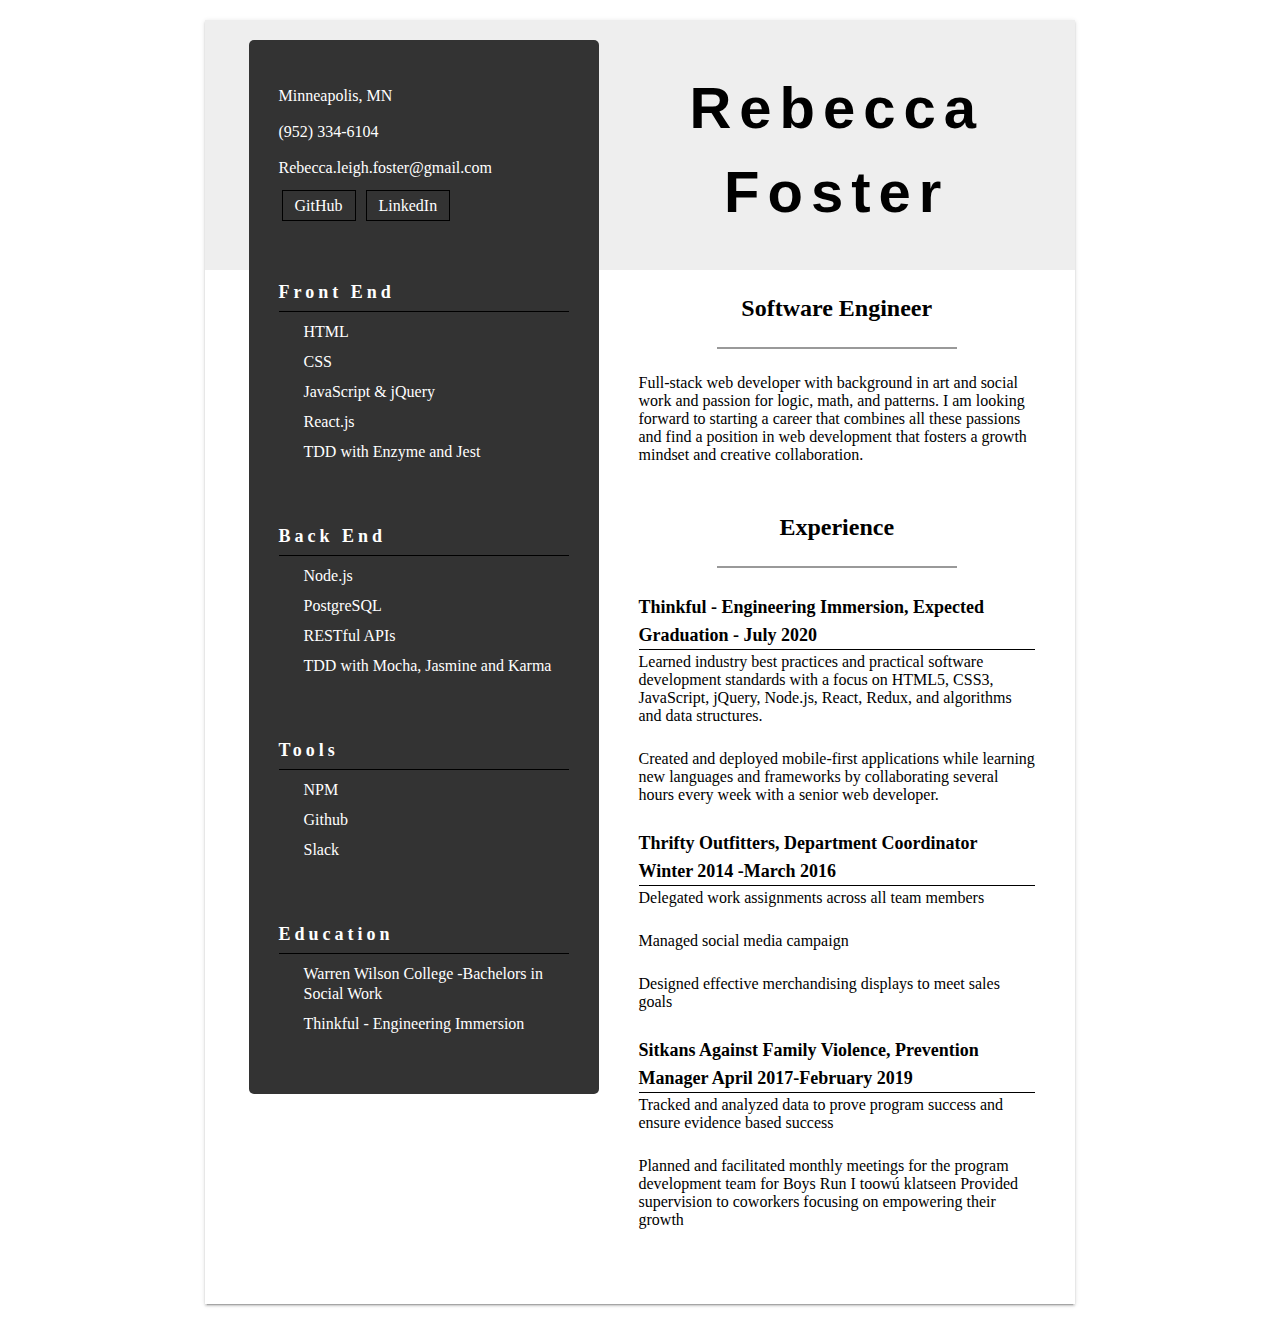
==== resume.html @ 6c4fd796 "initial commit" ====
<!DOCTYPE html>
<html>
<head>
  <meta charset="utf-8">
  <link rel="stylesheet" href="css/resume.css" />
  <link rel="shortcut icon" href="img/favicon.png" />
  <title></title>
</head>
<body class="box-shadow">
    <div class="rela-block page">
        <div class="rela-block top-bar">
          <div class="caps name">
            <div class="abs-center">Rebecca Foster</div>
          </div>
        </div>
        <div class="side-bar">
          <p>Minneapolis, MN</p>
          <p>(952) 334-6104</p>
          <p>Rebecca.leigh.foster@gmail.com</p>
          <a href="https://github.com/rebeccaleighfoster" class="btn btn-primary" target="_blank"> GitHub</a>
          <a href="https://www.linkedin.com/in/rebecca-foster-51ba6b110/" class="btn btn-primary" target="_blank"> LinkedIn</a>
          <p class="rela-block caps side-header">Front End</p>
          <p class="rela-block list-thing">HTML</p>
          <p class="rela-block list-thing">CSS </p>
          <p class="rela-block list-thing">JavaScript & jQuery</p>
          <p class="rela-block list-thing">React.js</p>
          <p class="rela-block list-thing">TDD with Enzyme and Jest</p>
          <p class="rela-block caps side-header">Back End</p>
          <p class="rela-block list-thing">Node.js</p>
          <p class="rela-block list-thing">PostgreSQL</p>
          <p class="rela-block list-thing">RESTful APIs</p>
          <p class="rela-block list-thing">
            TDD with Mocha, Jasmine and Karma
          </p>
          <p class="rela-block caps side-header">Tools</p>
          <p class="rela-block list-thing">NPM</p>
          <p class="rela-block list-thing">Github</p>
          <p class="rela-block list-thing">Slack</p>
          <p class="rela-block caps side-header">Education</p>
          <p class="rela-block list-thing">
            Warren Wilson College -Bachelors in Social Work
          </p>
          <p class="rela-block list-thing">
            Thinkful - Engineering Immersion
          </p>
        </div>
        <div class="rela-block content-container">
          <h2 class="rela-block caps title">Software Engineer</h2>
          <div class="rela-block separator"></div>
          <p class="long-margin">
            Full-stack web developer with background in art and social work and
            passion for logic, math, and patterns. I am looking forward to
            starting a career that combines all these passions and find a
            position in web development that fosters a growth mindset and
            creative collaboration.
          </p>

          <h2 class="rela-block caps title">Experience</h2>
          <div class="rela-block separator"></div>
          <div class="jobTitle">
            Thinkful - Engineering Immersion, Expected Graduation - July 2020
          </div>
          <p>
            Learned industry best practices and practical software development
            standards with a focus on HTML5, CSS3, JavaScript, jQuery, Node.js,
            React, Redux, and algorithms and data structures.
          </p>
          <p>
            Created and deployed mobile-first applications while learning new
            languages and frameworks by collaborating several hours every week
            with a senior web developer.
          </p>

          <div class="jobTitle">
            Thrifty Outfitters, Department Coordinator Winter 2014 -March 2016
          </div>
          <p>Delegated work assignments across all team members</p>
          <p>Managed social media campaign</p>
          <p>Designed effective merchandising displays to meet sales goals </p>
          <div class="jobTitle">
            Sitkans Against Family Violence, Prevention Manager April
            2017-February 2019
          </div>
          <p>
            Tracked and analyzed data to prove program success and ensure
            evidence based success
          </p>
          <p>
            Planned and facilitated monthly meetings for the program development
            team for Boys Run I toowú klatseen Provided supervision to coworkers
            focusing on empowering their growth
          </p>
        </div>
      </div>
</body>
</html>
---- css/resume.css ----
* {
  box-sizing: border-box;
  -webkit-transition: 0.35s ease;
  transition: 0.35s ease;
}

.bigInfo {
  font-size: 36px;
  letter-spacing: 2px;
  font-weight: 600;
  margin: auto;
  padding: 15px;
  border-bottom: 1px solid rgb(0, 0, 0);
}

.rela-block {
  display: block;
  position: relative;
  margin: auto;
}
.rela-inline {
  display: inline-block;
  position: relative;
  margin: auto;
}
.floated {
  display: inline-block;
  position: relative;
}

.box-shadow {
  box-shadow: 0 2px 2px 0 rgba(0, 0, 0, 0.14), 0 1px 5px 0 rgba(0, 0, 0, 0.12),
    0 3px 1px -2px rgba(0, 0, 0, 0.2);
    width: 870px;
    margin: 20px auto 20px auto;

}

.btn {
  font-weight: 400;
  border-style: solid;
  border: 1px solid;
  border-color: black;
  padding: 0.375rem 0.75rem;
  font-size: 1rem;
  line-height: 1.5;
  border-radius: 0rem;
  font-family: "Times New Roman", Times, serif;
  margin: 3px;
  text-decoration: none;
}

.btn-primary {
  color: #fff;
  background-color: #333;
}

.btn-primary:hover {
  color: #fff;
  background-color: #202020;
  border-color: #1a1a1a;
}

.abs-center {
  display: false;
  position: absolute;
  margin: false;
  left: 50%;
  right: false;
  bottom: false;
  -webkit-transform: translate(-50%, -50%);
  transform: translate(-50%, -50%);
  text-align: center;
  width: 88%;
  color: black;
  font-family: "Montserrat", sans-serif;
  font-weight: 700;
  line-height: 1.44;
}

.top-bar {
  height: 250px;
  background-color: #eee;
  color: #fff;
}
.name {
  position: absolute;
  left: calc(350px + 5%);
  right: 0;
  bottom: 0;
  height: 120px;
  text-align: center;
  font-size: 58px;
  letter-spacing: 8px;
  font-weight: 100;
  line-height: 60px;
}
.name div {
  width: 94%;
}

.bigInfo {
  font-size: 36px;
  font-weight: 600;
  margin: auto;
  padding: 15px;
  border-bottom: 1px solid rgb(0, 0, 0);
}

.ResumePic {
  width: 90%;
  padding: 20px;
}
.side-bar {
  position: absolute;
  top: 20px;
  left: 5%;
  width: 350px;
  color: #fff;
  background: #333;
  line-height: 20px;
  border-radius: 5px;
  padding: 30px 30px 50px;
  margin-bottom: 10px;
  font-family: "Cardo", "Times New Roman", Times, serif;
  font-size: 1rem;
  font-weight: 400;
  position: absolute;
}

.social {
  padding-left: 60px;
  margin-bottom: 20px;
  cursor: pointer;
}

.side-header {
  font-size: 18px;
  letter-spacing: 4px;
  font-weight: 600;
  line-height: 28px;
  margin: 60px auto 10px;
  padding-bottom: 5px;
  border-bottom: 1px solid rgb(0, 0, 0);
}
.list-thing {
  padding-left: 25px;
  margin-bottom: 10px;
}
.content-container {
  margin-right: 0;
  width: calc(95% - 350px);
  padding: 25px 40px 50px;
}
.content-container > * {
  margin: 0 auto 25px;
}
.content-container > h3 {
  margin: 0 auto 5px;
}
.content-container > p.long-margin {
  margin: 0 auto 50px;
}
.title {
  width: 80%;
  text-align: center;
}
.separator {
  width: 240px;
  height: 2px;
  background-color: #999;
}

.jobTitle {
  font-size: 18px;
  font-weight: 600;
  line-height: 28px;
  margin-bottom: 3px;
  border-bottom: 1px solid rgb(0, 0, 0);
}
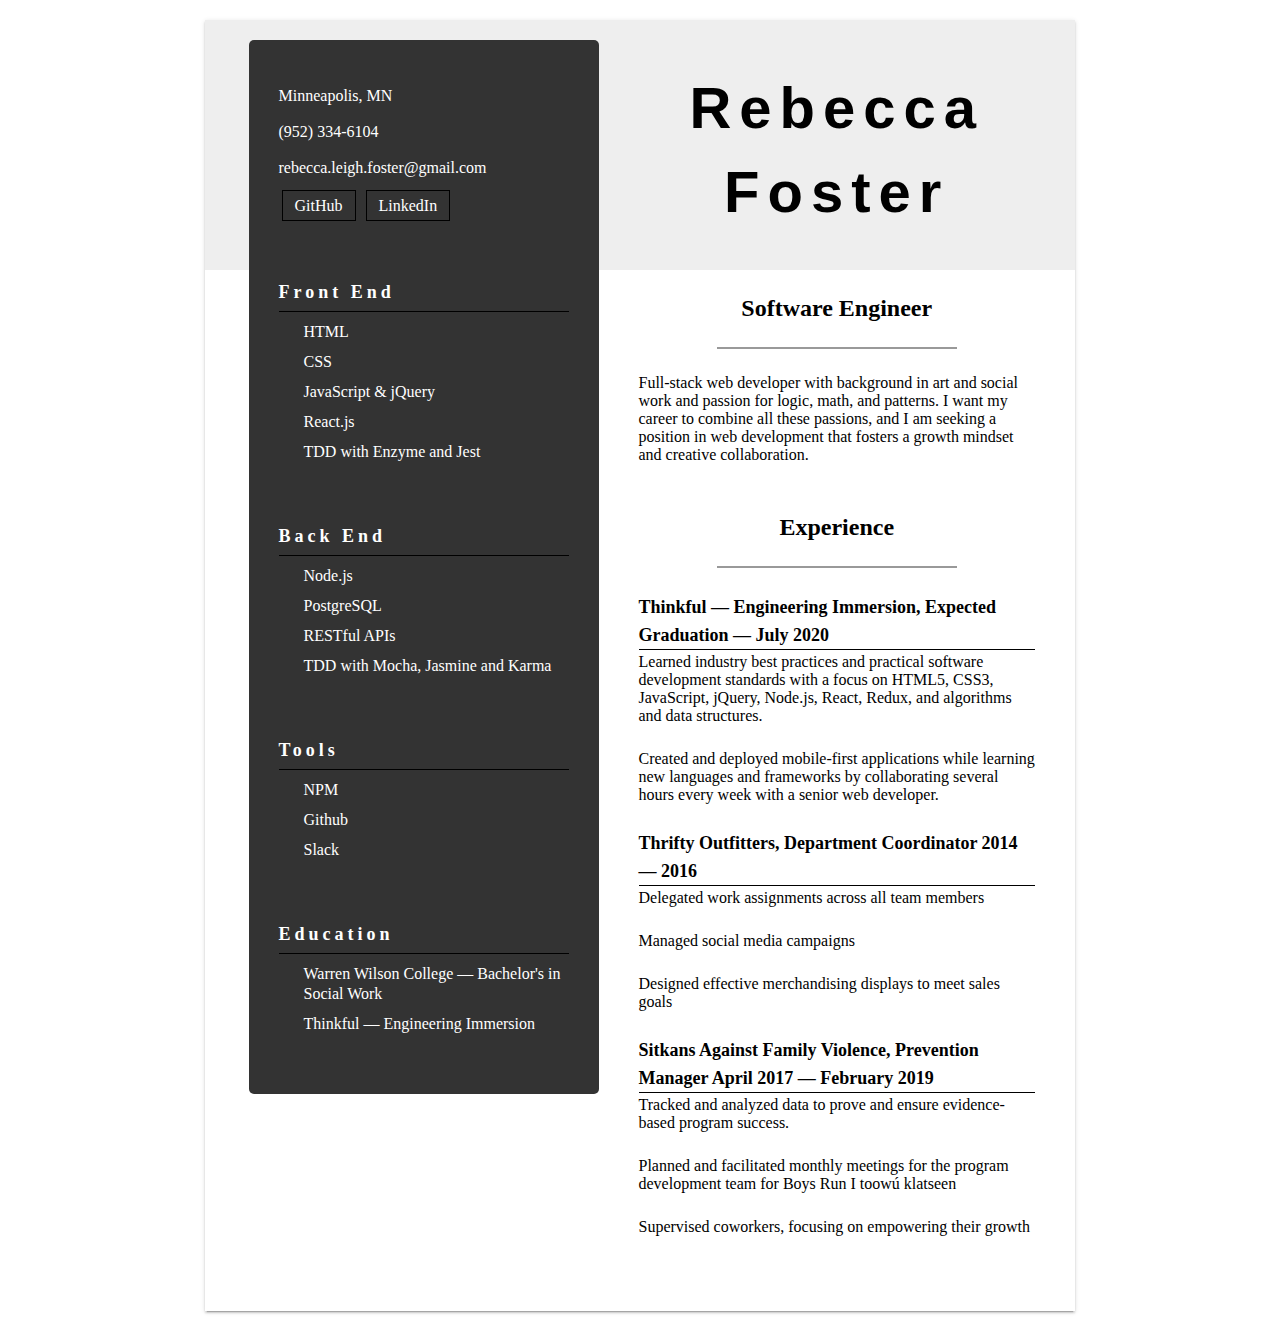
==== commit 9724b7e0: "edited text" ====
--- a/resume.html
+++ b/resume.html
@@ -1,96 +1,108 @@
 <!DOCTYPE html>
 <html>
-<head>
-  <meta charset="utf-8">
-  <link rel="stylesheet" href="css/resume.css" />
-  <link rel="shortcut icon" href="img/favicon.png" />
-  <title></title>
-</head>
-<body class="box-shadow">
+  <head>
+    <meta charset="utf-8" />
+    <link rel="stylesheet" href="css/resume.css" />
+    <link rel="shortcut icon" href="img/favicon.png" />
+    <title></title>
+  </head>
+  <body class="box-shadow">
     <div class="rela-block page">
-        <div class="rela-block top-bar">
-          <div class="caps name">
-            <div class="abs-center">Rebecca Foster</div>
-          </div>
-        </div>
-        <div class="side-bar">
-          <p>Minneapolis, MN</p>
-          <p>(952) 334-6104</p>
-          <p>Rebecca.leigh.foster@gmail.com</p>
-          <a href="https://github.com/rebeccaleighfoster" class="btn btn-primary" target="_blank"> GitHub</a>
-          <a href="https://www.linkedin.com/in/rebecca-foster-51ba6b110/" class="btn btn-primary" target="_blank"> LinkedIn</a>
-          <p class="rela-block caps side-header">Front End</p>
-          <p class="rela-block list-thing">HTML</p>
-          <p class="rela-block list-thing">CSS </p>
-          <p class="rela-block list-thing">JavaScript & jQuery</p>
-          <p class="rela-block list-thing">React.js</p>
-          <p class="rela-block list-thing">TDD with Enzyme and Jest</p>
-          <p class="rela-block caps side-header">Back End</p>
-          <p class="rela-block list-thing">Node.js</p>
-          <p class="rela-block list-thing">PostgreSQL</p>
-          <p class="rela-block list-thing">RESTful APIs</p>
-          <p class="rela-block list-thing">
-            TDD with Mocha, Jasmine and Karma
-          </p>
-          <p class="rela-block caps side-header">Tools</p>
-          <p class="rela-block list-thing">NPM</p>
-          <p class="rela-block list-thing">Github</p>
-          <p class="rela-block list-thing">Slack</p>
-          <p class="rela-block caps side-header">Education</p>
-          <p class="rela-block list-thing">
-            Warren Wilson College -Bachelors in Social Work
-          </p>
-          <p class="rela-block list-thing">
-            Thinkful - Engineering Immersion
-          </p>
-        </div>
-        <div class="rela-block content-container">
-          <h2 class="rela-block caps title">Software Engineer</h2>
-          <div class="rela-block separator"></div>
-          <p class="long-margin">
-            Full-stack web developer with background in art and social work and
-            passion for logic, math, and patterns. I am looking forward to
-            starting a career that combines all these passions and find a
-            position in web development that fosters a growth mindset and
-            creative collaboration.
-          </p>
-
-          <h2 class="rela-block caps title">Experience</h2>
-          <div class="rela-block separator"></div>
-          <div class="jobTitle">
-            Thinkful - Engineering Immersion, Expected Graduation - July 2020
-          </div>
-          <p>
-            Learned industry best practices and practical software development
-            standards with a focus on HTML5, CSS3, JavaScript, jQuery, Node.js,
-            React, Redux, and algorithms and data structures.
-          </p>
-          <p>
-            Created and deployed mobile-first applications while learning new
-            languages and frameworks by collaborating several hours every week
-            with a senior web developer.
-          </p>
-
-          <div class="jobTitle">
-            Thrifty Outfitters, Department Coordinator Winter 2014 -March 2016
-          </div>
-          <p>Delegated work assignments across all team members</p>
-          <p>Managed social media campaign</p>
-          <p>Designed effective merchandising displays to meet sales goals </p>
-          <div class="jobTitle">
-            Sitkans Against Family Violence, Prevention Manager April
-            2017-February 2019
-          </div>
-          <p>
-            Tracked and analyzed data to prove program success and ensure
-            evidence based success
-          </p>
-          <p>
-            Planned and facilitated monthly meetings for the program development
-            team for Boys Run I toowú klatseen Provided supervision to coworkers
-            focusing on empowering their growth
-          </p>
+      <div class="rela-block top-bar">
+        <div class="caps name">
+          <div class="abs-center">Rebecca Foster</div>
         </div>
       </div>
-</body>
-</html>+      <div class="side-bar">
+        <p>Minneapolis, MN</p>
+        <p>(952) 334-6104</p>
+        <p>rebecca.leigh.foster@gmail.com</p>
+        <a
+          href="https://github.com/rebeccaleighfoster"
+          class="btn btn-primary"
+          target="_blank"
+        >
+          GitHub</a
+        >
+        <a
+          href="https://www.linkedin.com/in/rebecca-foster-51ba6b110/"
+          class="btn btn-primary"
+          target="_blank"
+        >
+          LinkedIn</a
+        >
+        <p class="rela-block caps side-header">Front End</p>
+        <p class="rela-block list-thing">HTML</p>
+        <p class="rela-block list-thing">CSS</p>
+        <p class="rela-block list-thing">JavaScript & jQuery</p>
+        <p class="rela-block list-thing">React.js</p>
+        <p class="rela-block list-thing">TDD with Enzyme and Jest</p>
+        <p class="rela-block caps side-header">Back End</p>
+        <p class="rela-block list-thing">Node.js</p>
+        <p class="rela-block list-thing">PostgreSQL</p>
+        <p class="rela-block list-thing">RESTful APIs</p>
+        <p class="rela-block list-thing">
+          TDD with Mocha, Jasmine and Karma
+        </p>
+        <p class="rela-block caps side-header">Tools</p>
+        <p class="rela-block list-thing">NPM</p>
+        <p class="rela-block list-thing">Github</p>
+        <p class="rela-block list-thing">Slack</p>
+        <p class="rela-block caps side-header">Education</p>
+        <p class="rela-block list-thing">
+          Warren Wilson College &mdash; Bachelor's in Social Work
+        </p>
+        <p class="rela-block list-thing">
+          Thinkful &mdash; Engineering Immersion
+        </p>
+      </div>
+      <div class="rela-block content-container">
+        <h2 class="rela-block caps title">Software Engineer</h2>
+        <div class="rela-block separator"></div>
+        <p class="long-margin">
+          Full-stack web developer with background in art and social work and
+          passion for logic, math, and patterns. I want my career to combine all
+          these passions, and I am seeking a position in web development that fosters a
+          growth mindset and creative collaboration.
+        </p>
+
+        <h2 class="rela-block caps title">Experience</h2>
+        <div class="rela-block separator"></div>
+        <div class="jobTitle">
+          Thinkful &mdash; Engineering Immersion, Expected Graduation &mdash; July 2020
+        </div>
+        <p>
+          Learned industry best practices and practical software development
+          standards with a focus on HTML5, CSS3, JavaScript, jQuery, Node.js,
+          React, Redux, and algorithms and data structures.
+        </p>
+        <p>
+          Created and deployed mobile-first applications while learning new
+          languages and frameworks by collaborating several hours every week
+          with a senior web developer.
+        </p>
+
+        <div class="jobTitle">
+          Thrifty Outfitters, Department Coordinator  2014 &mdash; 2016
+        </div>
+        <p>Delegated work assignments across all team members</p>
+        <p>Managed social media campaigns</p>
+        <p>Designed effective merchandising displays to meet sales goals</p>
+        <div class="jobTitle">
+          Sitkans Against Family Violence, Prevention Manager April
+          2017 &mdash; February 2019
+        </div>
+        <p>
+          Tracked and analyzed data to prove and ensure evidence-based program success.
+        </p>
+        <p>
+          Planned and facilitated monthly meetings for the program development
+          team for Boys Run I toowú klatseen
+        </p>
+        <p>Supervised coworkers,
+          focusing on empowering their growth
+        </p>
+      </div>
+    </div>
+  </body>
+</html>
--- a/css/resume.css
+++ b/css/resume.css
@@ -178,3 +178,34 @@
   margin-bottom: 3px;
   border-bottom: 1px solid rgb(0, 0, 0);
 }
+
+@media print { 
+  .top-bar {
+    height: 250px;
+    background-color: #eee;
+    color: #fff;
+  }
+
+  .separator {
+    width: 240px;
+    height: 2px;
+    background-color: #999;
+  }
+
+  .side-bar {
+    position: absolute;
+    top: 20px;
+    left: 5%;
+    width: 350px;
+    color: #fff;
+    background: #333;
+    line-height: 20px;
+    border-radius: 5px;
+    padding: 30px 30px 50px;
+    margin-bottom: 10px;
+    font-family: "Cardo", "Times New Roman", Times, serif;
+    font-size: 1rem;
+    font-weight: 400;
+    position: absolute;
+  }
+ }